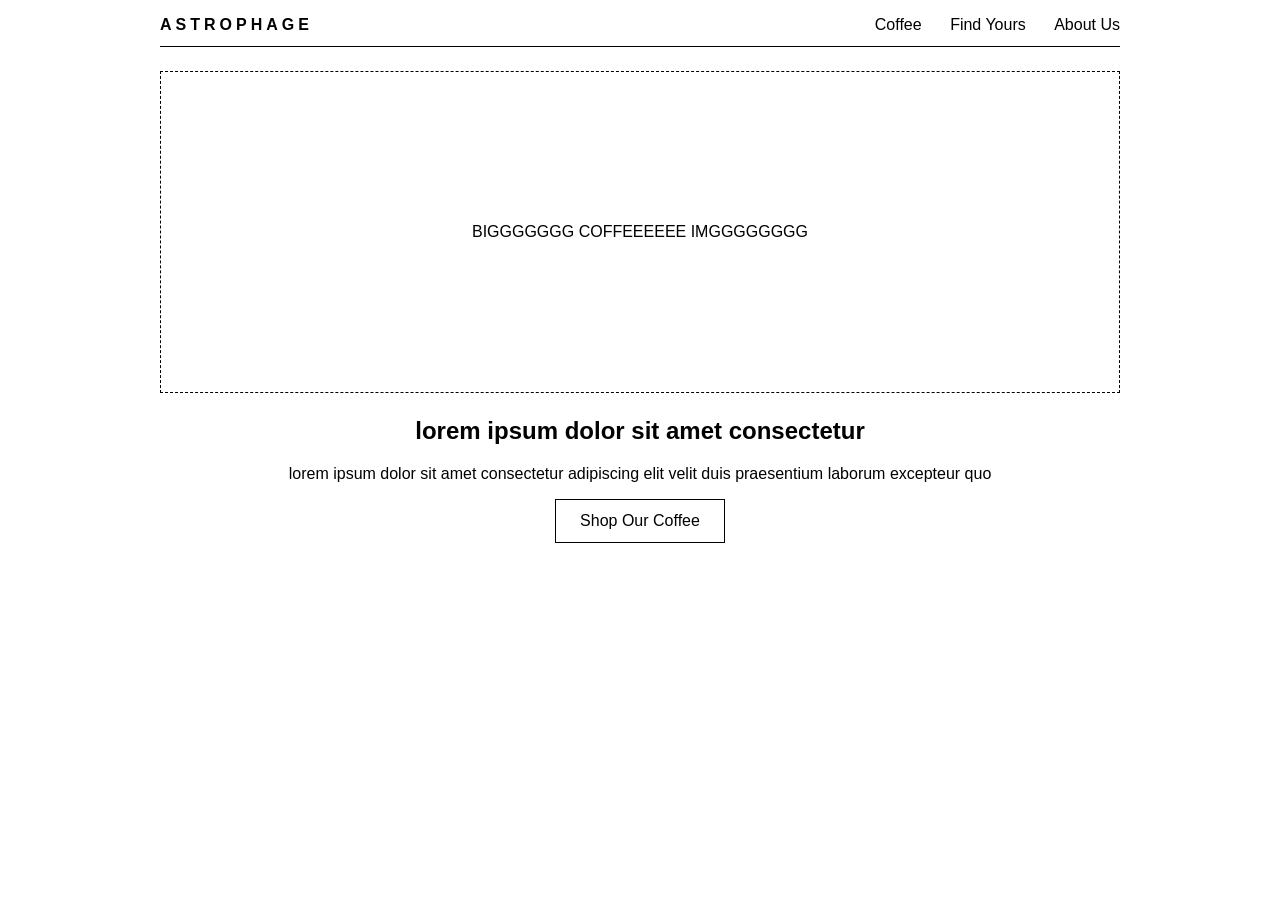
==== index.html @ cd0a5a39 "correct" ====
<!DOCTYPE html>
<html lang="en">
<head>
  <meta charset="UTF-8">
  <meta name="viewport" content="width=device-width, initial-scale=1">
  <title>ASTROPHAGE ROASTERY</title>
  <link rel="stylesheet" href="style.css">
</head>
<body>

  <header>
    <a href="index.html" class="logo">ASTROPHAGE</a>
    <nav>
      <a href="coffee.html">Coffee</a>
      <a href="quiz.html">Find Yours</a>
      <a href="about.html">About Us</a>
    </nav>
  </header>

  <main>
    <section class="hero center">
      <div class="img">BIGGGGGGG COFFEEEEEE IMGGGGGGGG</div>
      <h1>lorem ipsum dolor sit amet consectetur</h1>
      <p>lorem ipsum dolor sit amet consectetur adipiscing elit velit duis praesentium laborum excepteur quo </p>
      <a href="coffee.html" class="button">Shop Our Coffee</a>
    </section>
  </main>

</body>
</html>
---- style.css ----
body {
  font-family: sans-serif;
  max-width: 960px;
  margin: 0 auto;
  padding: 16px;
}

header {
  display: flex;
  justify-content: space-between;
  align-items: center;
  border-bottom: 1px solid black;
  padding-bottom: 12px;
  margin-bottom: 24px;
}

header a {
  text-decoration: none; 
  color: inherit;
}

.logo {
  font-weight: bold;
  letter-spacing: 4px;
}

nav a {
  margin-left: 24px;
}
nav a[aria-current] {
  font-weight: bold;
}

.center {
  text-align: center; 
}

.img {
  border: 1px dashed black;
  display: flex;
  align-items: center;
  justify-content: center;
  min-height: 200px;
}
.img.big { 
  min-height: 320px; 
}

.img.banner {
   min-height: 160px; 
}

.img.banner h1 {
  margin: 0; 
}

.hero .img {
 min-height: 320px; 
 margin-bottom: 24px; 
}

.columns {
  display: flex; 
  flex-wrap: wrap; 
  gap: 24px;
}
.columns > section {
  flex: 1 1 240px;
}

.button {
  display: inline-block;
  border: 1px solid black;
  padding: 12px 24px;
  text-decoration: none;
  color: inherit;
}

#options button {
  display: block; 
  width: 100%; 
  padding: 12px; 
  margin-bottom: 8px;
}
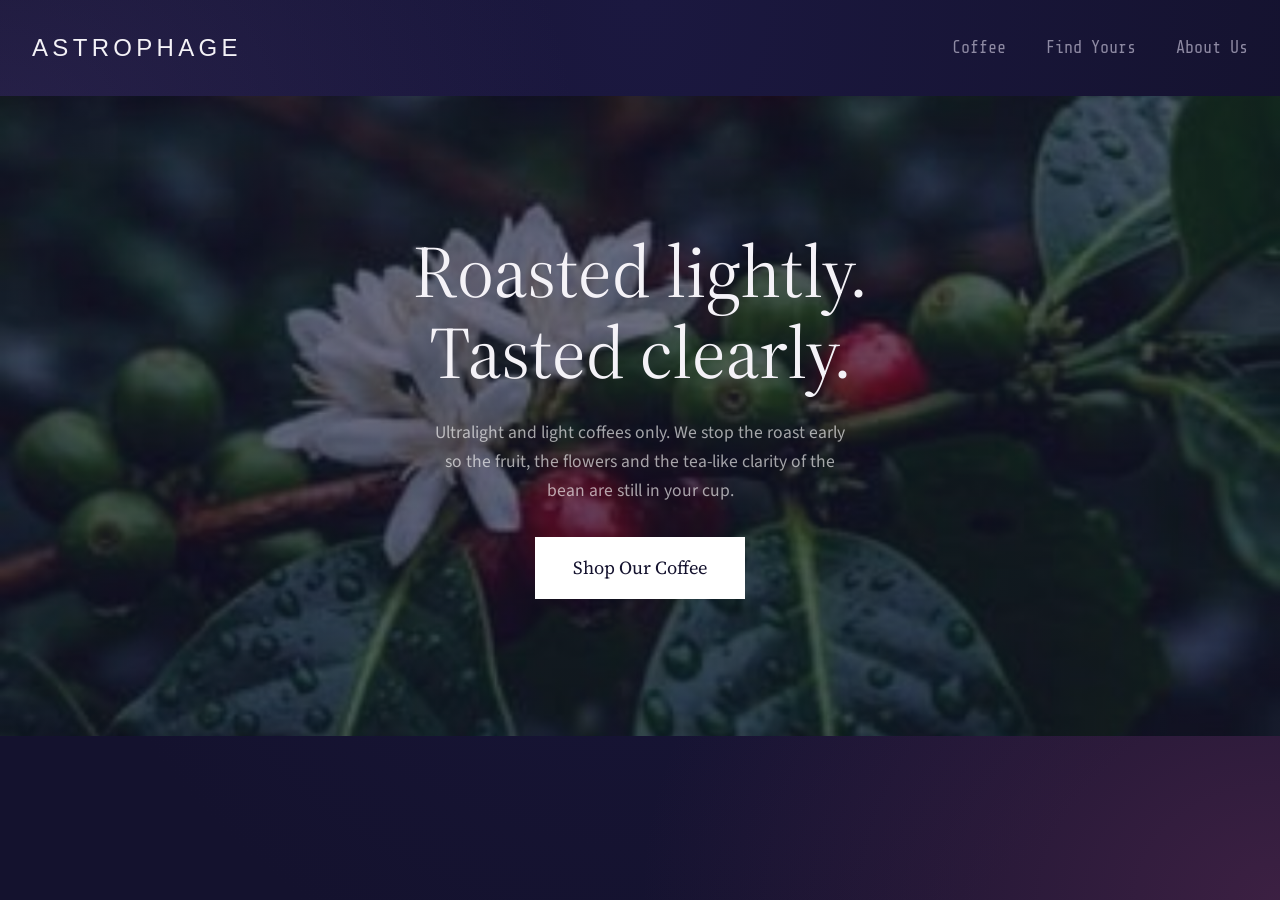
==== commit d8ff4d61: "try changer" ====
--- a/index.html
+++ b/index.html
@@ -4,12 +4,15 @@
   <meta charset="UTF-8">
   <meta name="viewport" content="width=device-width, initial-scale=1">
   <title>ASTROPHAGE ROASTERY</title>
+  <link rel="preconnect" href="https://fonts.googleapis.com">
+  <link rel="preconnect" href="https://fonts.gstatic.com" crossorigin>
+  <link rel="stylesheet" href="https://fonts.googleapis.com/css2?family=Share+Tech+Mono&family=Source+Sans+3:wght@400;600&family=Source+Serif+4:ital,wght@0,400;0,600;1,400&family=Syncopate:wght@400;700&display=swap">
   <link rel="stylesheet" href="style.css">
 </head>
 <body>
 
   <header>
-    <a href="index.html" class="logo">ASTROPHAGE</a>
+    <a href="main.html" class="logo">ASTROPHAGE</a>
     <nav>
       <a href="coffee.html">Coffee</a>
       <a href="quiz.html">Find Yours</a>
@@ -18,11 +21,10 @@
   </header>
 
   <main>
-    <section class="hero center">
-      <div class="img">BIGGGGGGG COFFEEEEEE IMGGGGGGGG</div>
-      <h1>lorem ipsum dolor sit amet consectetur</h1>
-      <p>lorem ipsum dolor sit amet consectetur adipiscing elit velit duis praesentium laborum excepteur quo </p>
-      <a href="coffee.html" class="button">Shop Our Coffee</a>
+    <section class="hero">
+      <h1>Roasted lightly. Tasted clearly.</h1>
+      <p>Ultralight and light coffees only. We stop the roast early so the fruit, the flowers and the tea-like clarity of the bean are still in your cup.</p>
+      <a href="coffee.html" class="btn">Shop Our Coffee</a>
     </section>
   </main>
 
--- a/style.css
+++ b/style.css
@@ -1,84 +1,456 @@
-body {
-  font-family: sans-serif;
-  max-width: 960px;
-  margin: 0 auto;
-  padding: 16px;
-}
-
-header {
-  display: flex;
-  justify-content: space-between;
-  align-items: center;
-  border-bottom: 1px solid black;
-  padding-bottom: 12px;
-  margin-bottom: 24px;
-}
-
-header a {
+:root {
+  --navy: #14122e;
+  --text: #f4f2f7;
+  --muted: #8e8aa3;
+  --gold: #D3A54F;
+  --aurora: #D35F3F;
+  --red: #E0485A;
+  --overlay: rgba(20, 18, 46, .62);
+  --logo: "Syncopate", sans-serif;
+  --serif: "Source Serif 4", Georgia, serif;
+  --sans: "Source Sans 3", system-ui, sans-serif;
+  --mono: "Share Tech Mono", monospace;
+}
+
+* { box-sizing: border-box; margin: 0; }
+body { background: var(--navy); 
+  color: var(--text); font-family: var(--sans); 
+  line-height: 1.65; 
+  overflow-x: hidden; 
+  min-height: 100vh; 
+}
+
+a { 
+  color: inherit; 
   text-decoration: none; 
-  color: inherit;
-}
-
-.logo {
-  font-weight: bold;
-  letter-spacing: 4px;
-}
-
-nav a {
-  margin-left: 24px;
-}
-nav a[aria-current] {
-  font-weight: bold;
-}
-
-.center {
+}
+
+:focus-visible { 
+  outline: 2px solid var(--gold); 
+  outline-offset: 3px; 
+}
+
+html::before {
+  content: "";
+  position: fixed;
+  inset: 0;
+  z-index: -1;
+  pointer-events: none;
+  background:
+    radial-gradient(50vw 40vw at 100% 100%, rgba(125, 55, 100, .38), transparent),
+    radial-gradient(45vw 35vw at 0% 15%, rgba(80, 65, 130, .30), transparent),
+    radial-gradient(ellipse at 50% 0%, #1b1840, var(--navy) 80%);
+}
+body::before,
+body::after {
+  content: "";
+  position: fixed;
+  inset: 0;
+  z-index: -1;
+  pointer-events: none;
+}
+
+
+
+
+
+
+
+header { 
+  display: flex; 
+  justify-content: space-between; 
+  align-items: center; 
+  flex-wrap: wrap; 
+  gap: 12px 32px; 
+  padding: 28px 32px; 
+}
+
+.logo { 
+  font-family: var(--logo); 
+  font-size: 1.5rem; 
+  letter-spacing: .18em; 
+}
+
+nav { 
+  display: flex; gap: 40px; 
+  font-family: var(--mono); 
+  font-size: 1.05rem; 
+  color: var(--muted); 
+}
+
+nav a:hover, nav a[aria-current] { 
+  color: var(--text); 
+}
+
+.hero { 
+  display: flex; 
+  flex-direction: column; 
+  align-items: center; 
+  justify-content: center; 
   text-align: center; 
-}
-
-.img {
-  border: 1px dashed black;
-  display: flex;
-  align-items: center;
-  justify-content: center;
-  min-height: 200px;
-}
-.img.big { 
-  min-height: 320px; 
-}
-
-.img.banner {
-   min-height: 160px; 
-}
-
-.img.banner h1 {
-  margin: 0; 
-}
-
-.hero .img {
- min-height: 320px; 
- margin-bottom: 24px; 
-}
-
-.columns {
-  display: flex; 
+  padding: 64px 24px; 
+  min-height: min(72vh, 640px); 
+  background: linear-gradient(var(--overlay), var(--overlay)), url("images/flower.jpg") center 45% / cover no-repeat; 
+}
+
+.hero.banner { 
+  min-height: 280px; 
+  background-image: linear-gradient(var(--overlay), var(--overlay)), url("images/cherry.jpg"); 
+  background-position: center; 
+}
+
+.hero h1 { 
+  font-family: var(--serif); 
+  font-weight: 400; 
+  font-size: clamp(2.4rem, 6vw, 4.6rem); 
+  line-height: 1.1; 
+  max-width: 16ch; 
+}
+
+.hero p { 
+  max-width: 46ch; 
+  margin: 24px auto 32px; 
+  color: rgba(255, 255, 255, .62); 
+  font-size: 1.1rem; 
+}
+
+.btn { 
+  display: inline-block; 
+  background: #fff; 
+  color: var(--navy); 
+  font-family: var(--serif); 
+  font-size: 1.15rem; 
+  padding: 16px 38px; 
+  border: 0; 
+  cursor: pointer; 
+  transition: background .25s; 
+}
+
+.btn:hover { 
+  background: var(--gold); 
+}
+
+
+
+
+
+.art { 
+  position: relative; 
+  aspect-ratio: 1; 
+  overflow: hidden; 
+  transition: filter .4s;
+  background: radial-gradient(120% 75% at 0% 105%, var(--g3) 0%, transparent 62%), 
+              radial-gradient(85% 55% at 105% 70%, var(--g4) 0%, transparent 70%), 
+              linear-gradient(185deg, var(--g1) 0%, var(--g2) 58%, var(--g3) 120%); 
+}
+
+.art.wide { 
+  aspect-ratio: 16 / 7; 
+}
+
+.art span { 
+  position: absolute; 
+  top: 16px; 
+  left: 18px; 
+  right: 16px; 
+  font-weight: 600; 
+  font-size: .85rem; 
+  letter-spacing: .04em; 
+  text-transform: uppercase; 
+  line-height: 1.25; 
+  color: #fff; 
+}
+
+.card { 
+  display: block; 
+}
+
+.card:hover .art { 
+  filter: brightness(1.12) saturate(1.1); 
+}
+
+.cap { 
+  display: flex; 
+  justify-content: space-between; 
+  gap: 16px; 
+  margin-top: 12px; 
+  font-family: var(--mono); 
+  font-size: .95rem; 
+  color: var(--muted); 
+}
+
+.cap em { font-family: var(--serif); color: var(--text); font-size: 1.05rem; }
+
+
+
+
+.cats { 
+  display: grid; 
+  grid-template-columns: repeat(3, 1fr); 
+  gap: 48px; max-width: 1200px; 
+  margin: 64px auto; 
+  padding: 0 32px; 
+}
+
+.cats h2 { 
+  font-family: var(--mono); 
+  font-weight: 400; 
+  font-size: 1.5rem; 
+  letter-spacing: .08em; 
+  text-align: center; 
+  margin-bottom: 28px; 
+}
+
+.cat-single h2 { 
+  color: var(--gold); 
+}
+
+.cat-blend h2 { 
+  color: var(--aurora); 
+}
+
+.cat-reserve h2 { 
+  color: var(--red); 
+}
+
+.tiles { 
+  display: grid; gap: 36px; 
+}
+
+.wrap { 
+  max-width: 900px; 
+  margin: 0 auto; 
+  padding: 0 32px 96px; 
+}
+
+.back { 
+  display: inline-block; 
+  margin-bottom: 20px; 
+  font-family: var(--mono); 
+  color: var(--muted); 
+}
+
+.back:hover { 
+  color: var(--text); 
+}
+
+.d-head { 
+  display: flex; 
+  justify-content: space-between; 
+  align-items: center; 
+  gap: 24px; 
   flex-wrap: wrap; 
-  gap: 24px;
-}
-.columns > section {
-  flex: 1 1 240px;
-}
-
-.button {
-  display: inline-block;
-  border: 1px solid black;
-  padding: 12px 24px;
-  text-decoration: none;
-  color: inherit;
-}
-
-#options button {
+  margin: 32px 0 24px; 
+}
+
+.d-head h1, .wrap h2 { 
+  font-family: var(--serif); 
+  font-weight: 400; 
+}
+
+.d-head h1 { 
+  font-size: clamp(2rem, 5vw, 2.8rem); 
+  line-height: 1.1; 
+}
+
+.buy { 
+  display: flex; 
+  align-items: center; 
+  gap: 24px; 
+  font-family: var(--mono); 
+  font-size: 1.1rem; 
+}
+
+.wrap h2 { 
+  font-size: 1.9rem; 
+  margin: 56px 0 14px; 
+}
+
+.wrap p { 
+  color: rgba(255, 255, 255, .78); 
+  margin-bottom: 14px; 
+}
+
+.wrap .notes { 
+  font-family: var(--serif); 
+  font-style: italic; 
+  font-size: 1.9rem; 
+  color: var(--text); 
+  line-height: 1.3; 
+}
+
+.meters { 
+  display: flex; 
+  gap: 8px 32px; 
+  flex-wrap: wrap; 
+  font-family: var(--mono); 
+}
+
+.steps { 
+  padding-left: 1.3rem;
+   display: grid; 
+   gap: 10px; 
+   color: rgba(255, 255, 255, .78); 
+}
+
+.steps li::marker { 
+  color: var(--gold); 
+}
+
+.wrap .tip { 
+  margin-top: 18px; 
+  font-family: var(--serif); 
+  font-style: italic; 
+  color: var(--gold); 
+  font-size: 1.2rem; 
+}
+
+.likes { 
+  display: grid; 
+  grid-template-columns: repeat(3, 1fr); 
+  gap: 24px; 
+  margin-top: 24px; 
+}
+
+
+
+
+
+
+.quiz { 
+  max-width: 640px; 
+  margin: 0 auto; 
+  padding: 24px 24px 96px; 
+  text-align: center; 
+}
+
+.quiz h1 { 
+  font-family: var(--serif); 
+  font-weight: 400; 
+  font-size: clamp(2.2rem, 5vw, 3.6rem); 
+  line-height: 1.1; 
+}
+
+.quiz .sub { 
+  color: var(--muted); 
+  font-family: var(--mono); 
+  font-size: 1.15rem; 
+  margin: 12px 0 48px; 
+}
+
+.q { 
+  text-align: left; 
+  color: var(--muted); 
+  font-family: var(--mono); 
+  font-size: 1.1rem; 
+  margin-bottom: 16px; 
+  padding-left: 8px; 
+}
+
+.opt { 
   display: block; 
   width: 100%; 
-  padding: 12px; 
-  margin-bottom: 8px;
-}
+  margin-bottom: 14px; 
+  padding: 16px; 
+  background: #fff; 
+  color: var(--navy); 
+  border: 0; 
+  border-radius: 24px; 
+  font-family: var(--serif); 
+  font-size: 1.15rem; 
+  cursor: pointer; 
+  transition: background .25s; 
+}
+
+.opt:hover { 
+  background: var(--gold); 
+}
+
+.match { 
+  max-width: 340px; 
+  margin: 32px auto 24px; 
+  text-align: left; 
+}
+
+.again { 
+  background: none; 
+  border: 0; 
+  border-bottom: 1px solid var(--muted); 
+  color: var(--muted); 
+  font: inherit; 
+  font-family: var(--mono); 
+  cursor: pointer; 
+}
+
+
+
+
+
+.about { 
+  max-width: 1200px; 
+  margin: 0 auto; 
+  padding: 8px 32px 64px; 
+  text-align: center; 
+}
+
+.about > h1 { 
+  font-family: var(--serif); 
+  font-weight: 400; 
+  font-size: clamp(2.4rem, 5vw, 3.6rem); 
+  margin-bottom: 40px; 
+}
+
+.cols { 
+  display: grid; 
+  grid-template-columns: repeat(3, 1fr); 
+  gap: 48px; 
+}
+
+.cols h2 { 
+  font-family: var(--serif); 
+  font-weight: 400; 
+  font-size: clamp(2.2rem, 4vw, 3.4rem); 
+  margin-bottom: 16px; 
+}
+
+.cols p { 
+  font-family: var(--mono); 
+  font-size: 1.05rem; 
+  line-height: 1.5; 
+  max-width: 36ch; 
+  margin: 0 auto 14px; 
+}
+
+.follow { 
+  text-align: center; 
+  font-family: var(--mono); 
+  font-size: 1.1rem; 
+  padding: 24px 24px 96px; 
+}
+
+.follow p { 
+  margin-bottom: 6px; 
+}
+
+.follow form { 
+  margin-top: 28px; 
+  display: flex; 
+  gap: 10px; 
+  justify-content: center; 
+  flex-wrap: wrap; 
+}
+
+.follow input { 
+  padding: 14px 20px; 
+  width: min(320px, 100%); 
+  border-radius: 24px; 
+  border: 1px solid var(--muted); 
+  background: transparent; 
+  color: var(--text); 
+  font: inherit; 
+}
+
+.follow .btn { 
+  padding: 14px 28px; 
+  font-size: 1.05rem; 
+}
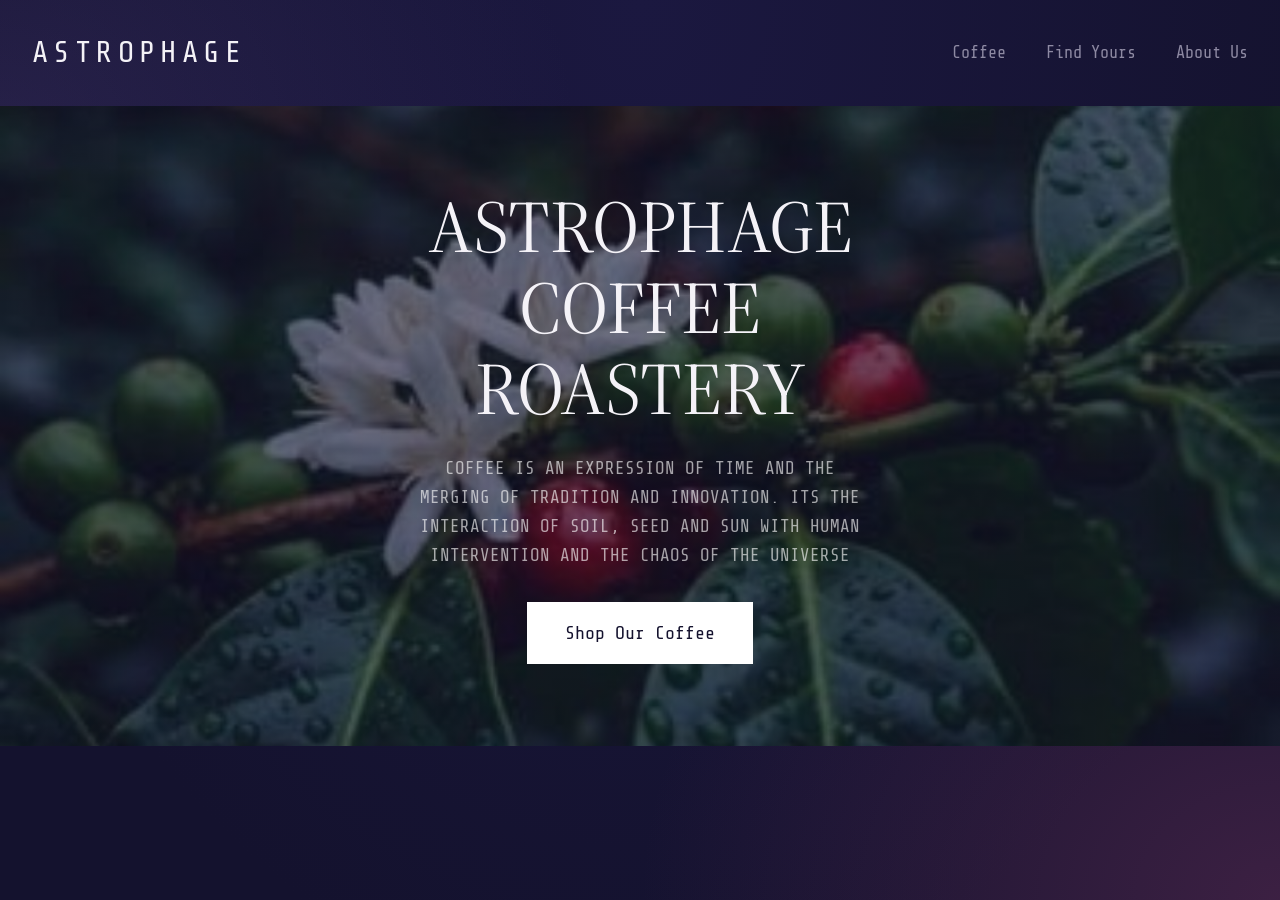
==== commit 177d83f6: "UPPYS" ====
--- a/index.html
+++ b/index.html
@@ -12,7 +12,7 @@
 <body>
 
   <header>
-    <a href="main.html" class="logo">ASTROPHAGE</a>
+    <a href="index.html" class="logo">ASTROPHAGE</a>
     <nav>
       <a href="coffee.html">Coffee</a>
       <a href="quiz.html">Find Yours</a>
@@ -22,8 +22,8 @@
 
   <main>
     <section class="hero">
-      <h1>Roasted lightly. Tasted clearly.</h1>
-      <p>Ultralight and light coffees only. We stop the roast early so the fruit, the flowers and the tea-like clarity of the bean are still in your cup.</p>
+      <h1>ASTROPHAGE COFFEE ROASTERY</h1>
+      <p>COFFEE IS AN EXPRESSION OF TIME AND THE MERGING OF TRADITION AND INNOVATION. ITS THE INTERACTION OF SOIL, SEED AND SUN WITH HUMAN INTERVENTION AND THE CHAOS OF THE UNIVERSE</p>
       <a href="coffee.html" class="btn">Shop Our Coffee</a>
     </section>
   </main>
--- a/style.css
+++ b/style.css
@@ -5,21 +5,26 @@
   --gold: #D3A54F;
   --aurora: #D35F3F;
   --red: #E0485A;
-  --overlay: rgba(20, 18, 46, .62);
+  --overlay: rgba(20, 18, 46, .62); 
   --logo: "Syncopate", sans-serif;
   --serif: "Source Serif 4", Georgia, serif;
   --sans: "Source Sans 3", system-ui, sans-serif;
   --mono: "Share Tech Mono", monospace;
 }
 
-* { box-sizing: border-box; margin: 0; }
-body { background: var(--navy); 
-  color: var(--text); font-family: var(--sans); 
+* { 
+  box-sizing: border-box; 
+  margin: 0; 
+}
+
+body { 
+  background: var(--navy); 
+  color: var(--text); 
+  font-family: var(--mono); 
   line-height: 1.65; 
   overflow-x: hidden; 
   min-height: 100vh; 
 }
-
 a { 
   color: inherit; 
   text-decoration: none; 
@@ -50,12 +55,6 @@
   pointer-events: none;
 }
 
-
-
-
-
-
-
 header { 
   display: flex; 
   justify-content: space-between; 
@@ -66,18 +65,18 @@
 }
 
 .logo { 
-  font-family: var(--logo); 
-  font-size: 1.5rem; 
+  font-family: var(--mono); 
+  font-size: 30px; 
   letter-spacing: .18em; 
 }
 
 nav { 
-  display: flex; gap: 40px; 
+  display: flex; 
+  gap: 40px; 
   font-family: var(--mono); 
   font-size: 1.05rem; 
   color: var(--muted); 
 }
-
 nav a:hover, nav a[aria-current] { 
   color: var(--text); 
 }
@@ -95,8 +94,7 @@
 
 .hero.banner { 
   min-height: 280px; 
-  background-image: linear-gradient(var(--overlay), var(--overlay)), url("images/cherry.jpg"); 
-  background-position: center; 
+  background-image: linear-gradient(var(--overlay), var(--overlay)), url("images/cherry.jpg"); background-position: center; 
 }
 
 .hero h1 { 
@@ -111,14 +109,13 @@
   max-width: 46ch; 
   margin: 24px auto 32px; 
   color: rgba(255, 255, 255, .62); 
-  font-size: 1.1rem; 
+  font-size: 1.1rem;
 }
 
 .btn { 
   display: inline-block; 
-  background: #fff; 
-  color: var(--navy); 
-  font-family: var(--serif); 
+  background: #fff; color: var(--navy); 
+  font-family: var(--mono); 
   font-size: 1.15rem; 
   padding: 16px 38px; 
   border: 0; 
@@ -130,18 +127,12 @@
   background: var(--gold); 
 }
 
-
-
-
-
 .art { 
   position: relative; 
   aspect-ratio: 1; 
   overflow: hidden; 
   transition: filter .4s;
-  background: radial-gradient(120% 75% at 0% 105%, var(--g3) 0%, transparent 62%), 
-              radial-gradient(85% 55% at 105% 70%, var(--g4) 0%, transparent 70%), 
-              linear-gradient(185deg, var(--g1) 0%, var(--g2) 58%, var(--g3) 120%); 
+  background: radial-gradient(120% 75% at 0% 105%, var(--g3) 0%, transparent 62%), radial-gradient(85% 55% at 105% 70%, var(--g4) 0%, transparent 70%), linear-gradient(185deg, var(--g1) 0%, var(--g2) 58%, var(--g3) 120%); 
 }
 
 .art.wide { 
@@ -179,15 +170,38 @@
   color: var(--muted); 
 }
 
-.cap em { font-family: var(--serif); color: var(--text); font-size: 1.05rem; }
-
-
-
+.cap em { 
+  font-family: var(--serif); 
+  color: var(--text); 
+  font-size: 1.05rem; 
+}
+
+.art.pic { 
+  aspect-ratio: auto; 
+  background: none; 
+  overflow: visible; 
+}
+
+.art.pic img { 
+  display: block; 
+  width: 100%; 
+  height: auto; 
+}
+
+.art.pic span { 
+  top: 26px; 
+  left: 34px; 
+}
+
+.art.pic.dark span { 
+  color: var(--navy); 
+}
 
 .cats { 
   display: grid; 
   grid-template-columns: repeat(3, 1fr); 
-  gap: 48px; max-width: 1200px; 
+  gap: 48px; 
+  max-width: 1200px; 
   margin: 64px auto; 
   padding: 0 32px; 
 }
@@ -195,7 +209,7 @@
 .cats h2 { 
   font-family: var(--mono); 
   font-weight: 400; 
-  font-size: 1.5rem; 
+  font-size: 35px; 
   letter-spacing: .08em; 
   text-align: center; 
   margin-bottom: 28px; 
@@ -269,10 +283,11 @@
 .wrap p { 
   color: rgba(255, 255, 255, .78); 
   margin-bottom: 14px; 
+  font-family: var(--mono);
 }
 
 .wrap .notes { 
-  font-family: var(--serif); 
+  font-family: var(--mono); 
   font-style: italic; 
   font-size: 1.9rem; 
   color: var(--text); 
@@ -287,10 +302,11 @@
 }
 
 .steps { 
-  padding-left: 1.3rem;
-   display: grid; 
-   gap: 10px; 
-   color: rgba(255, 255, 255, .78); 
+  padding-left: 1.3rem; 
+  display: grid; 
+  gap: 10px; 
+  color: rgba(255, 255, 255, .78); 
+  font-family: var(--mono);
 }
 
 .steps li::marker { 
@@ -299,7 +315,7 @@
 
 .wrap .tip { 
   margin-top: 18px; 
-  font-family: var(--serif); 
+  font-family: var(--mono); 
   font-style: italic; 
   color: var(--gold); 
   font-size: 1.2rem; 
@@ -312,12 +328,7 @@
   margin-top: 24px; 
 }
 
-
-
-
-
-
-.quiz { 
+.quiz {
   max-width: 640px; 
   margin: 0 auto; 
   padding: 24px 24px 96px; 
@@ -352,8 +363,7 @@
   width: 100%; 
   margin-bottom: 14px; 
   padding: 16px; 
-  background: #fff; 
-  color: var(--navy); 
+  background: #fff; color: var(--navy); 
   border: 0; 
   border-radius: 24px; 
   font-family: var(--serif); 
@@ -381,10 +391,6 @@
   font-family: var(--mono); 
   cursor: pointer; 
 }
-
-
-
-
 
 .about { 
   max-width: 1200px; 
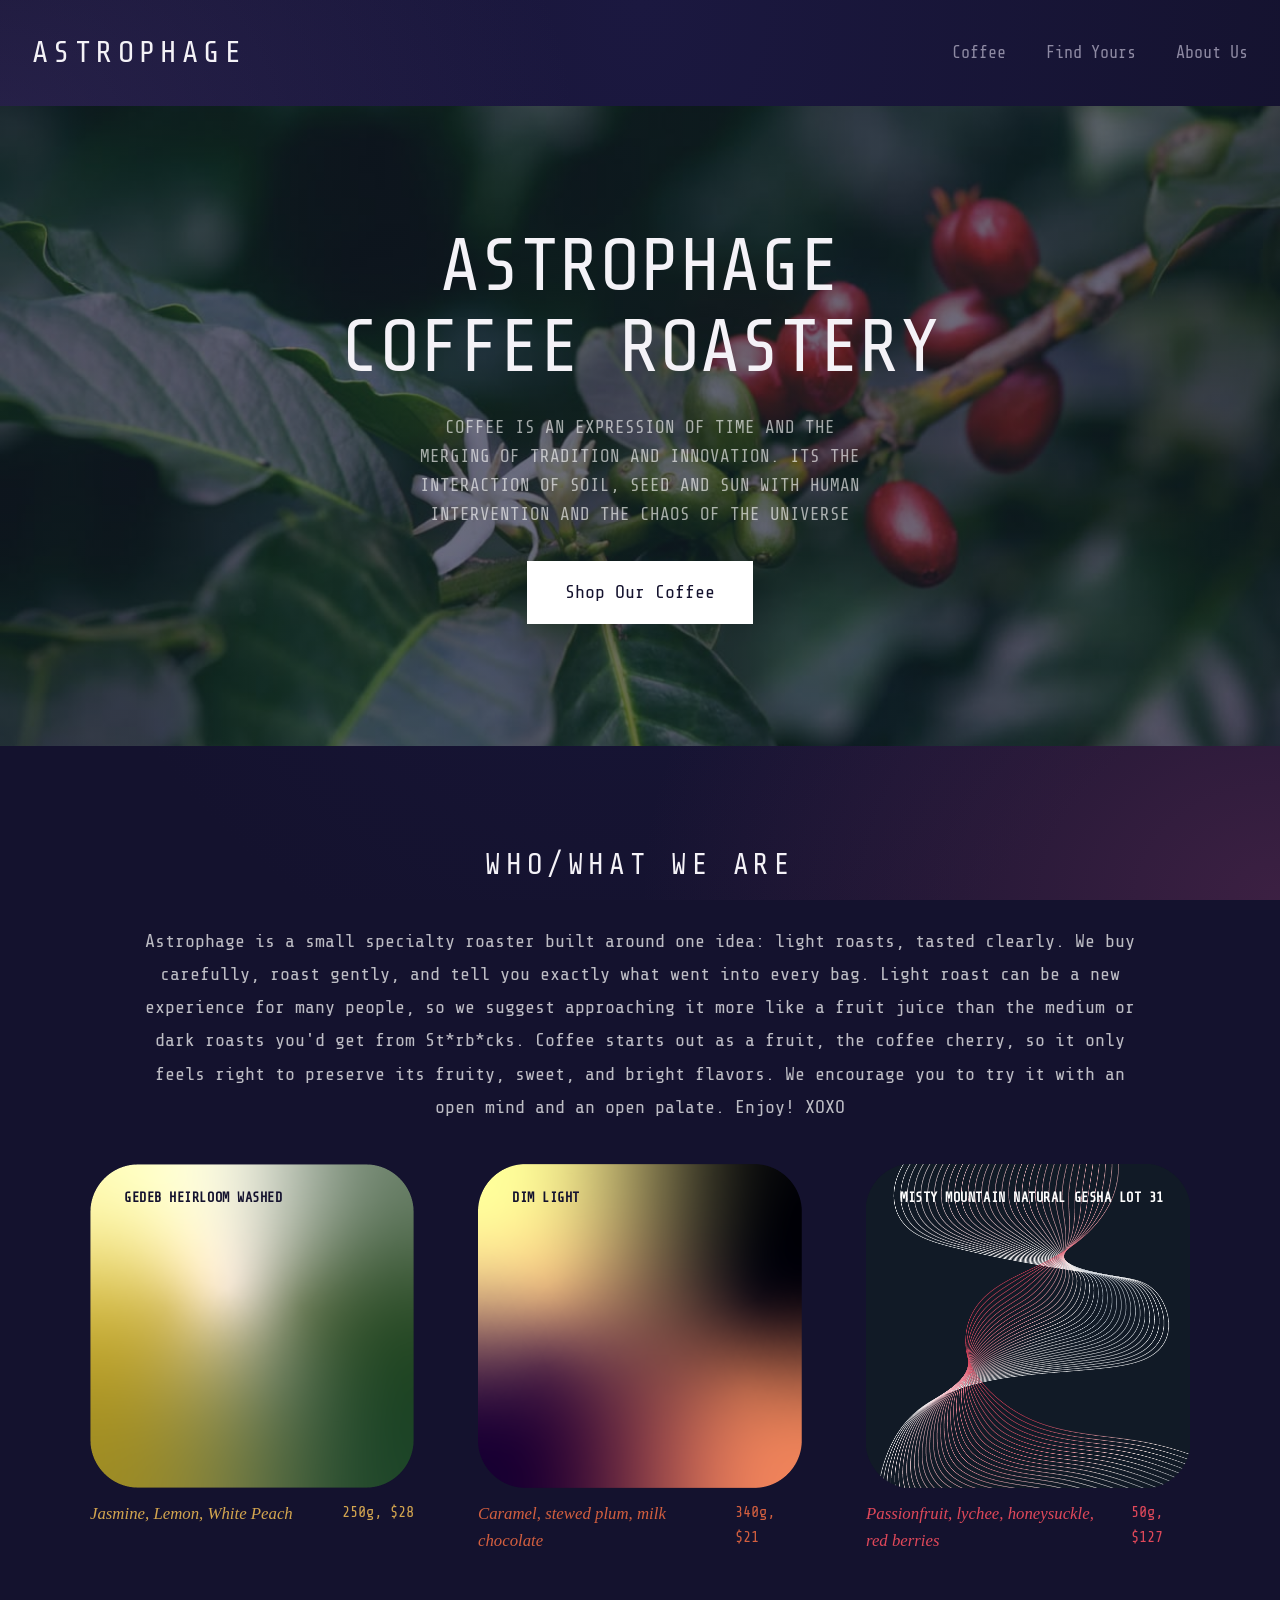
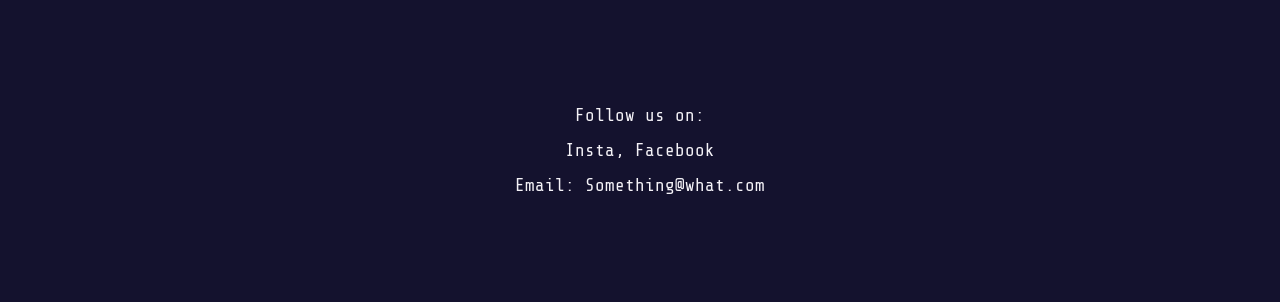
==== commit 904b52f4: "finale" ====
--- a/index.html
+++ b/index.html
@@ -26,7 +26,25 @@
       <p>COFFEE IS AN EXPRESSION OF TIME AND THE MERGING OF TRADITION AND INNOVATION. ITS THE INTERACTION OF SOIL, SEED AND SUN WITH HUMAN INTERVENTION AND THE CHAOS OF THE UNIVERSE</p>
       <a href="coffee.html" class="btn">Shop Our Coffee</a>
     </section>
+
+    <section class="intro">
+      <h2>Who/What We Are</h2>
+      <p>Astrophage is a small specialty roaster built around one idea: light roasts, tasted clearly. We buy carefully, roast gently, and tell you exactly what went into every bag. Light roast can be a new experience for many people, so we suggest approaching it more like a fruit juice than the medium or dark roasts you'd get from St*rb*cks. Coffee starts out as a fruit, the coffee cherry, so it only feels right to preserve its fruity, sweet, and bright flavors. We encourage you to try it with an open mind and an open palate. Enjoy! XOXO</p>
+      <div class="preview" id="preview">
+        <script src="coffees.js"></script>
+          <script>
+            document.getElementById("preview").innerHTML = ["single", "blend", "reserve"]
+              .map(type => `<div class="cat-${type}">${card(coffees.find(c => c.t === type))}</div>`)
+              .join("");
+        </script>
+      </div>  
+    </section>
   </main>
 
+    <section class="follow">
+    <p>Follow us on:</p>
+    <p><a href="#">Insta</a>, <a href="#">Facebook</a></p>
+    <p>Email: <a href="mailto:Something@what.com">Something@what.com</a></p>
+  </section>
 </body>
 </html>
--- a/style.css
+++ b/style.css
@@ -98,7 +98,7 @@
 }
 
 .hero h1 { 
-  font-family: var(--serif); 
+  font-family: var(--mono); 
   font-weight: 400; 
   font-size: clamp(2.4rem, 6vw, 4.6rem); 
   line-height: 1.1; 
@@ -112,6 +112,29 @@
   font-size: 1.1rem;
 }
 
+.intro { 
+  text-align: center; 
+  padding: 96px 24px 120px; 
+}
+
+.intro h2 { 
+  font-family: var(--mono); 
+  font-weight: 400; 
+  font-size: clamp(1.3rem, 2.6vw, 1.8rem); 
+  letter-spacing: .16em; 
+  text-transform: uppercase; 
+  margin-bottom: 36px; 
+}
+
+.intro p { 
+  max-width: 100ch; 
+  margin: 0 auto 40px; 
+  font-family: var(--mono); 
+  font-size: 1.15rem; 
+  line-height: 1.8; 
+  color: rgba(255, 255, 255, .72); 
+}
+
 .btn { 
   display: inline-block; 
   background: #fff; color: var(--navy); 
@@ -125,6 +148,15 @@
 
 .btn:hover { 
   background: var(--gold); 
+}
+
+.preview { 
+  display: grid; 
+  grid-template-columns: repeat(3, 1fr); 
+  column-gap: clamp(24px, 5vw, 72px); 
+  max-width: 1100px; 
+  margin: 20px auto 0; 
+  text-align: left; 
 }
 
 .art { 
@@ -168,6 +200,8 @@
   font-family: var(--mono); 
   font-size: .95rem; 
   color: var(--muted); 
+  align-items: flex-start;
+  min-height: 3.6rem;
 }
 
 .cap em { 
@@ -200,15 +234,15 @@
 .cats { 
   display: grid; 
   grid-template-columns: repeat(3, 1fr); 
-  gap: 48px; 
-  max-width: 1200px; 
+  column-gap: 200px; 
+  max-width: 1400px; 
   margin: 64px auto; 
   padding: 0 32px; 
 }
 
 .cats h2 { 
   font-family: var(--mono); 
-  font-weight: 400; 
+  font-weight: 370; 
   font-size: 35px; 
   letter-spacing: .08em; 
   text-align: center; 
@@ -227,8 +261,20 @@
   color: var(--red); 
 }
 
+.cat-single .cap em, .cat-single .cap span { 
+  color: var(--gold); 
+}
+
+.cat-blend .cap em, .cat-blend .cap span { 
+  color: var(--aurora); 
+}
+
+.cat-reserve .cap em, .cat-reserve .cap span { 
+  color: var(--red); 
+}
+
 .tiles { 
-  display: grid; gap: 36px; 
+  display: grid; gap: 50px; 
 }
 
 .wrap { 
@@ -460,3 +506,22 @@
   padding: 14px 28px; 
   font-size: 1.05rem; 
 }
+
+.quiz-note { 
+  text-align: center; 
+  margin: 48px 24px 0; 
+  font-family: var(--mono); 
+  font-size: 1.1rem; 
+  color: var(--text); 
+}
+
+.quiz-note a { 
+  color: var(--text); 
+  border-bottom: 1px solid currentColor; 
+  padding-bottom: 2px; 
+  transition: color .25s; 
+}
+
+.quiz-note a:hover { 
+  color: var(--gold); 
+}
